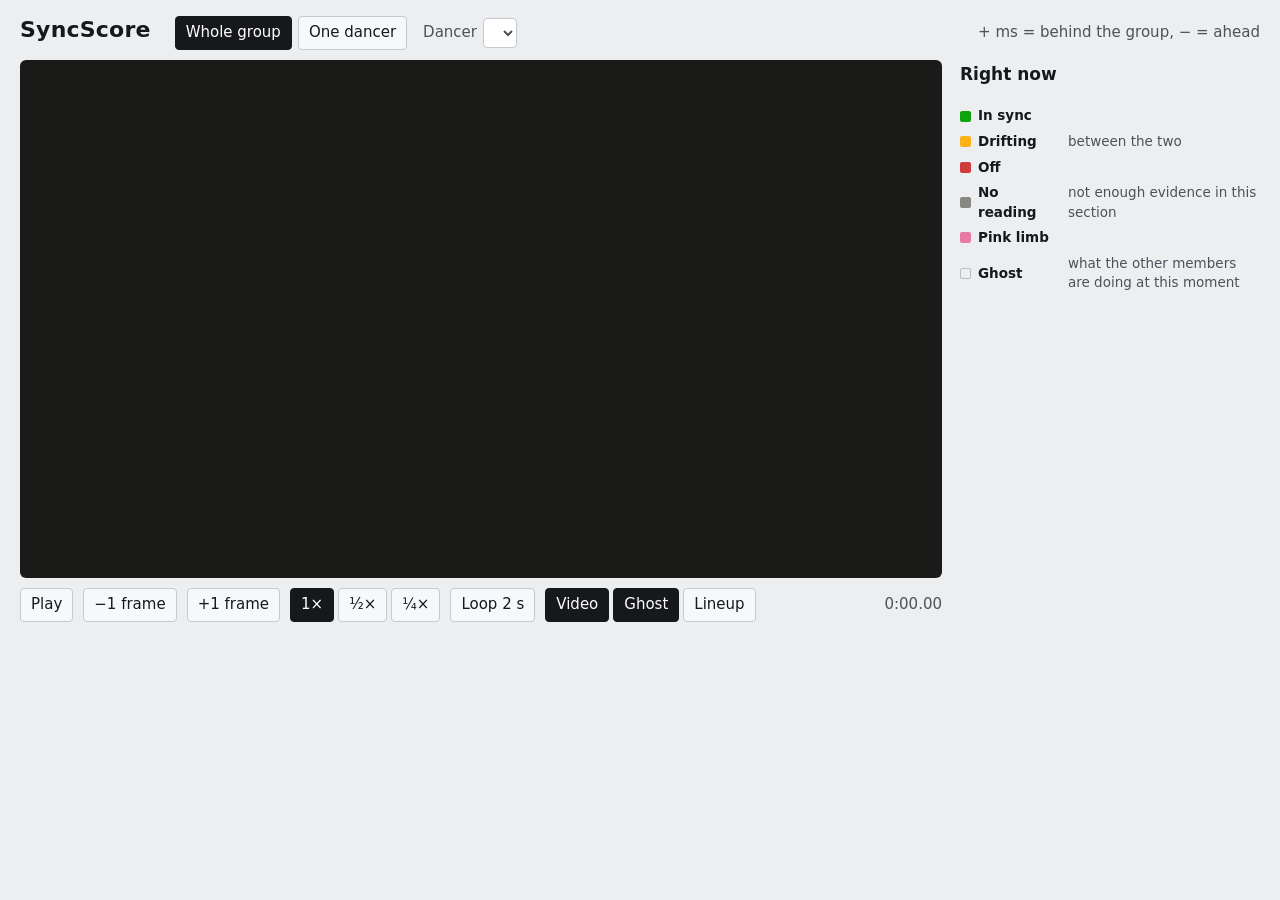
==== syncscore/viz/viewer/index.html @ c5a8b21c "feat(viewer): the page: group and dancer views, ghost, lineup, slow motion" ====
<!doctype html>
<html lang="en">
<head>
  <meta charset="utf-8">
  <meta name="viewport" content="width=device-width, initial-scale=1">
  <title>SyncScore viewer</title>
  <link rel="stylesheet" href="viewer.css">
</head>
<body>
  <header class="bar">
    <h1>SyncScore</h1>
    <div class="views" role="group" aria-label="View">
      <button id="view-group" type="button" aria-pressed="true">Whole group</button>
      <button id="view-dancer" type="button" aria-pressed="false">One dancer</button>
      <label class="member-pick">Dancer
        <select id="member"></select>
      </label>
    </div>
    <p class="sign">+ ms = behind the group, − = ahead</p>
  </header>

  <main class="layout">
    <section class="stage-wrap" aria-label="Video with skeletons">
      <div class="stage" id="stage">
        <video id="video" muted playsinline preload="auto"></video>
        <canvas id="canvas"></canvas>
        <p class="note" id="note" hidden></p>
      </div>
      <div class="controls" role="toolbar" aria-label="Playback">
        <button id="play" type="button">Play</button>
        <button id="back" type="button" aria-label="Back one frame">−1 frame</button>
        <button id="forward" type="button" aria-label="Forward one frame">+1 frame</button>
        <span class="speeds" role="group" aria-label="Speed">
          <button type="button" data-speed="1" aria-pressed="true">1×</button>
          <button type="button" data-speed="0.5" aria-pressed="false">½×</button>
          <button type="button" data-speed="0.25" aria-pressed="false">¼×</button>
        </span>
        <button id="loop" type="button" aria-pressed="false">Loop 2 s</button>
        <span class="toggles" role="group" aria-label="Show">
          <button id="show-video" type="button" aria-pressed="true">Video</button>
          <button id="show-ghost" type="button" aria-pressed="true">Ghost</button>
          <button id="show-lineup" type="button" aria-pressed="false">Lineup</button>
        </span>
        <output id="clock" class="clock">0:00.00</output>
      </div>
      <canvas id="lineup" class="lineup" hidden></canvas>
    </section>

    <aside class="side" aria-label="Details">
      <div id="side-group">
        <h2>Right now</h2>
        <ul id="now" class="now"></ul>
      </div>
      <div id="side-dancer" hidden>
        <h2 id="dancer-name"></h2>
        <p id="dancer-now" class="dancer-now"></p>
        <h3>Timing moments</h3>
        <ol id="timing-moments" class="moments"></ol>
        <h3>Pose moments</h3>
        <ol id="shape-moments" class="moments"></ol>
      </div>
      <dl class="legend">
        <div><dt><span class="chip" style="--c:#0ca30c"></span>In sync</dt><dd id="legend-in"></dd></div>
        <div><dt><span class="chip" style="--c:#fab219"></span>Drifting</dt><dd>between the two</dd></div>
        <div><dt><span class="chip" style="--c:#d03b3b"></span>Off</dt><dd id="legend-off"></dd></div>
        <div><dt><span class="chip" style="--c:#898781"></span>No reading</dt><dd>not enough evidence in this section</dd></div>
        <div><dt><span class="chip halo"></span>Pink limb</dt><dd id="legend-halo"></dd></div>
        <div><dt><span class="chip ghost"></span>Ghost</dt><dd>what the other members are doing at this moment</dd></div>
      </dl>
    </aside>

    <section class="timeline-wrap" aria-label="Timing by section">
      <div id="timeline" class="timeline"></div>
    </section>
  </main>

  <script src="viewer_data.js"></script>
  <script src="viewer_core.js"></script>
  <script src="viewer.js"></script>
</body>
</html>
---- syncscore/viz/viewer/viewer.css ----
/* SyncScore viewer. One quiet page around a dark stage; the timeline reads like spike tape on a
   practice-room floor. Status colours are reserved for status and always come with words. */
:root {
  --wall: #eceef0;
  --wall-2: #e0e3e7;
  --ink: #16181b;
  --ink-2: #4c525a;
  --muted: #8a9098;
  --stage: #1a1a19;
  --cue: #2a78d6;
  --good: #0ca30c;
  --warning: #fab219;
  --critical: #d03b3b;
  --none: #898781;
  --halo: #e87ba4;
  --font: "Bahnschrift", "DIN Alternate", "Segoe UI", system-ui, sans-serif;
}

* { box-sizing: border-box; }

body {
  margin: 0;
  background: var(--wall);
  color: var(--ink);
  font: 15px/1.45 var(--font);
  font-variant-numeric: tabular-nums;
}

button, select, output { font: inherit; color: inherit; }

button {
  border: 1px solid #c5cad1;
  background: #f7f8f9;
  border-radius: 4px;
  padding: 5px 10px;
  cursor: pointer;
}
button:hover { background: #fff; }
button[aria-pressed="true"] { background: var(--ink); border-color: var(--ink); color: #fff; }
button:focus-visible, select:focus-visible, .tape:focus-visible, .moments button:focus-visible {
  outline: 3px solid var(--cue);
  outline-offset: 2px;
}

.bar {
  display: flex;
  flex-wrap: wrap;
  align-items: baseline;
  gap: 12px 24px;
  padding: 14px 20px 10px;
}
.bar h1 { margin: 0; font-size: 22px; font-weight: 700; font-stretch: condensed; letter-spacing: 0.01em; }
.views { display: flex; align-items: center; gap: 6px; }
.member-pick { display: flex; align-items: center; gap: 6px; margin-left: 10px; color: var(--ink-2); }
.member-pick select { padding: 4px 6px; border: 1px solid #c5cad1; border-radius: 4px; background: #fff; }
.sign { margin: 0 0 0 auto; color: var(--ink-2); }

.layout {
  display: grid;
  grid-template-columns: minmax(0, 1fr) 300px;
  grid-template-areas: "stage side" "timeline timeline";
  gap: 14px 18px;
  padding: 0 20px 24px;
}
.stage-wrap { grid-area: stage; min-width: 0; }
.side { grid-area: side; }
.timeline-wrap { grid-area: timeline; }

.stage {
  position: relative;
  background: var(--stage);
  aspect-ratio: 16 / 9;
  border-radius: 6px;
  overflow: hidden;
}
/* The video is drawn onto the canvas, so dancer view can crop it; the element itself stays out of sight. */
.stage video { position: absolute; width: 1px; height: 1px; opacity: 0; pointer-events: none; }
.stage canvas { position: absolute; inset: 0; width: 100%; height: 100%; }
.note {
  position: absolute; left: 12px; bottom: 12px; margin: 0; max-width: calc(100% - 24px);
  padding: 6px 10px; border-radius: 4px; background: rgba(0, 0, 0, 0.65); color: #fff;
}

.controls { display: flex; flex-wrap: wrap; align-items: center; gap: 8px 10px; padding: 10px 0 0; }
.speeds, .toggles { display: inline-flex; gap: 4px; }
.clock { margin-left: auto; color: var(--ink-2); }

.lineup { display: block; width: 100%; height: 220px; margin-top: 10px; background: var(--stage); border-radius: 6px; }
[hidden] { display: none !important; }

.side h2 { margin: 2px 0 8px; font-size: 17px; font-weight: 600; }
.side h3 { margin: 16px 0 6px; font-size: 14px; font-weight: 600; color: var(--ink-2); }
.now { list-style: none; margin: 0; padding: 0; }
.now li { margin: 0; }
.now button {
  display: flex; width: 100%; justify-content: space-between; gap: 10px;
  border: 0; border-bottom: 1px solid var(--wall-2); border-radius: 0; background: none; padding: 6px 2px; text-align: left;
}
.now button:hover { background: #f6f7f8; }
.status { display: inline-flex; align-items: center; gap: 6px; color: var(--ink-2); }
.dancer-now { margin: 0; color: var(--ink-2); }
.moments { margin: 0; padding: 0; list-style: none; }
.moments li { margin: 0; }
.moments button {
  width: 100%; text-align: left; border: 0; border-bottom: 1px solid var(--wall-2); border-radius: 0; background: none; padding: 5px 2px;
}
.moments button:hover { background: #f6f7f8; }
.moments .empty { color: var(--muted); padding: 4px 2px; }
.moments small { display: block; color: var(--muted); }

.chip {
  display: inline-block; width: 11px; height: 11px; border-radius: 2px; background: var(--c, var(--none)); flex: none;
}
.chip.halo { background: var(--halo); }
.chip.ghost { background: transparent; border: 1.5px solid #b9bdc3; }

.legend { margin: 20px 0 0; display: grid; gap: 6px; font-size: 13.5px; }
.legend div { display: grid; grid-template-columns: 100px 1fr; gap: 8px; }
.legend dt { display: flex; align-items: center; gap: 7px; font-weight: 600; }
.legend dd { margin: 0; color: var(--ink-2); }

/* Spike tape: one row per member, one strip per section, cut with a small gap. */
.timeline { position: relative; display: grid; gap: 5px; padding-top: 4px; }
.row { display: grid; grid-template-columns: 46px 1fr; align-items: center; gap: 8px; }
.row .name { color: var(--ink-2); }
.track { position: relative; height: 18px; cursor: pointer; }
.tape {
  position: absolute; top: 0; bottom: 0; border: 0; padding: 0; border-radius: 2px;
  background: var(--c, var(--none));
}
.tape.none { background: repeating-linear-gradient(135deg, #cfd3d8 0 4px, #dfe2e6 4px 8px); }
.cursor { position: absolute; top: 0; bottom: 0; width: 2px; background: var(--cue); pointer-events: none; }
.selected .name { color: var(--ink); font-weight: 700; }

@media (max-width: 900px) {
  .layout { grid-template-columns: minmax(0, 1fr); grid-template-areas: "stage" "timeline" "side"; padding: 0 12px 20px; }
  .bar { padding: 12px; }
  .sign { margin-left: 0; }
}
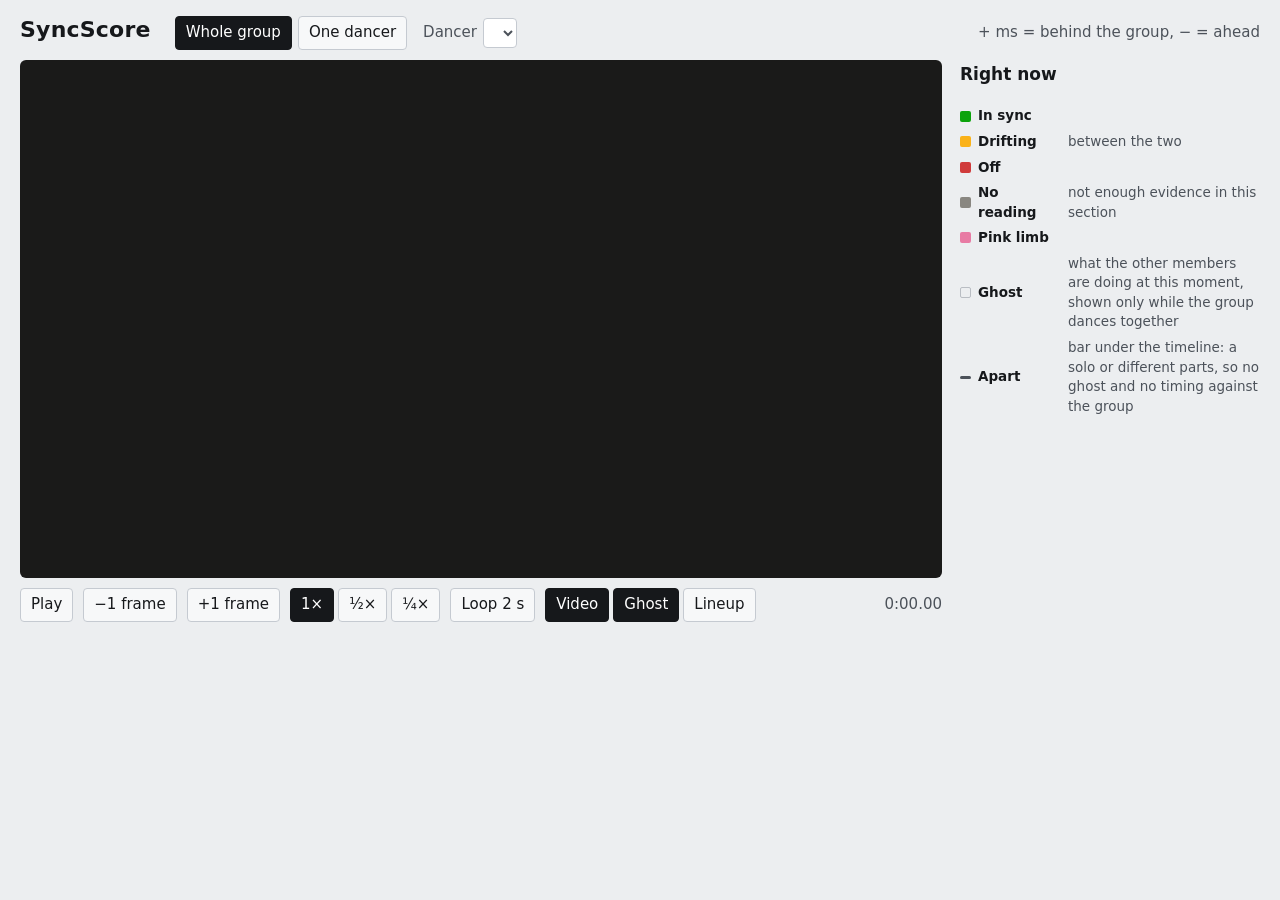
==== commit 8b6f22b0: "feat(viewer): ghost only while the group dances together" ====
--- a/syncscore/viz/viewer/index.html
+++ b/syncscore/viz/viewer/index.html
@@ -56,7 +56,8 @@
         <p id="dancer-now" class="dancer-now"></p>
         <h3>Timing moments</h3>
         <ol id="timing-moments" class="moments"></ol>
-        <h3>Pose moments</h3>
+        <h3>Held pose differences</h3>
+        <p class="hint">A bone held at least as far from the group as the pink-limb rule for half a second. It could be technique, style or a different part of the choreography.</p>
         <ol id="shape-moments" class="moments"></ol>
       </div>
       <dl class="legend">
@@ -65,7 +66,8 @@
         <div><dt><span class="chip" style="--c:#d03b3b"></span>Off</dt><dd id="legend-off"></dd></div>
         <div><dt><span class="chip" style="--c:#898781"></span>No reading</dt><dd>not enough evidence in this section</dd></div>
         <div><dt><span class="chip halo"></span>Pink limb</dt><dd id="legend-halo"></dd></div>
-        <div><dt><span class="chip ghost"></span>Ghost</dt><dd>what the other members are doing at this moment</dd></div>
+        <div><dt><span class="chip ghost"></span>Ghost</dt><dd>what the other members are doing at this moment, shown only while the group dances together</dd></div>
+        <div><dt><span class="chip apart-chip"></span>Apart</dt><dd>bar under the timeline: a solo or different parts, so no ghost and no timing against the group</dd></div>
       </dl>
     </aside>
 
--- a/syncscore/viz/viewer/viewer.css
+++ b/syncscore/viz/viewer/viewer.css
@@ -107,6 +107,7 @@
 .moments button:hover { background: #f6f7f8; }
 .moments .empty { color: var(--muted); padding: 4px 2px; }
 .moments small { display: block; color: var(--muted); }
+.hint { margin: 0 0 6px; color: var(--muted); font-size: 13px; }
 
 .chip {
   display: inline-block; width: 11px; height: 11px; border-radius: 2px; background: var(--c, var(--none)); flex: none;
@@ -129,6 +130,8 @@
   background: var(--c, var(--none));
 }
 .tape.none { background: repeating-linear-gradient(135deg, #cfd3d8 0 4px, #dfe2e6 4px 8px); }
+.apart { position: absolute; bottom: -5px; height: 3px; background: var(--ink-2); border-radius: 1px; pointer-events: auto; }
+.chip.apart-chip { height: 3px; background: var(--ink-2); }
 .cursor { position: absolute; top: 0; bottom: 0; width: 2px; background: var(--cue); pointer-events: none; }
 .selected .name { color: var(--ink); font-weight: 700; }
 
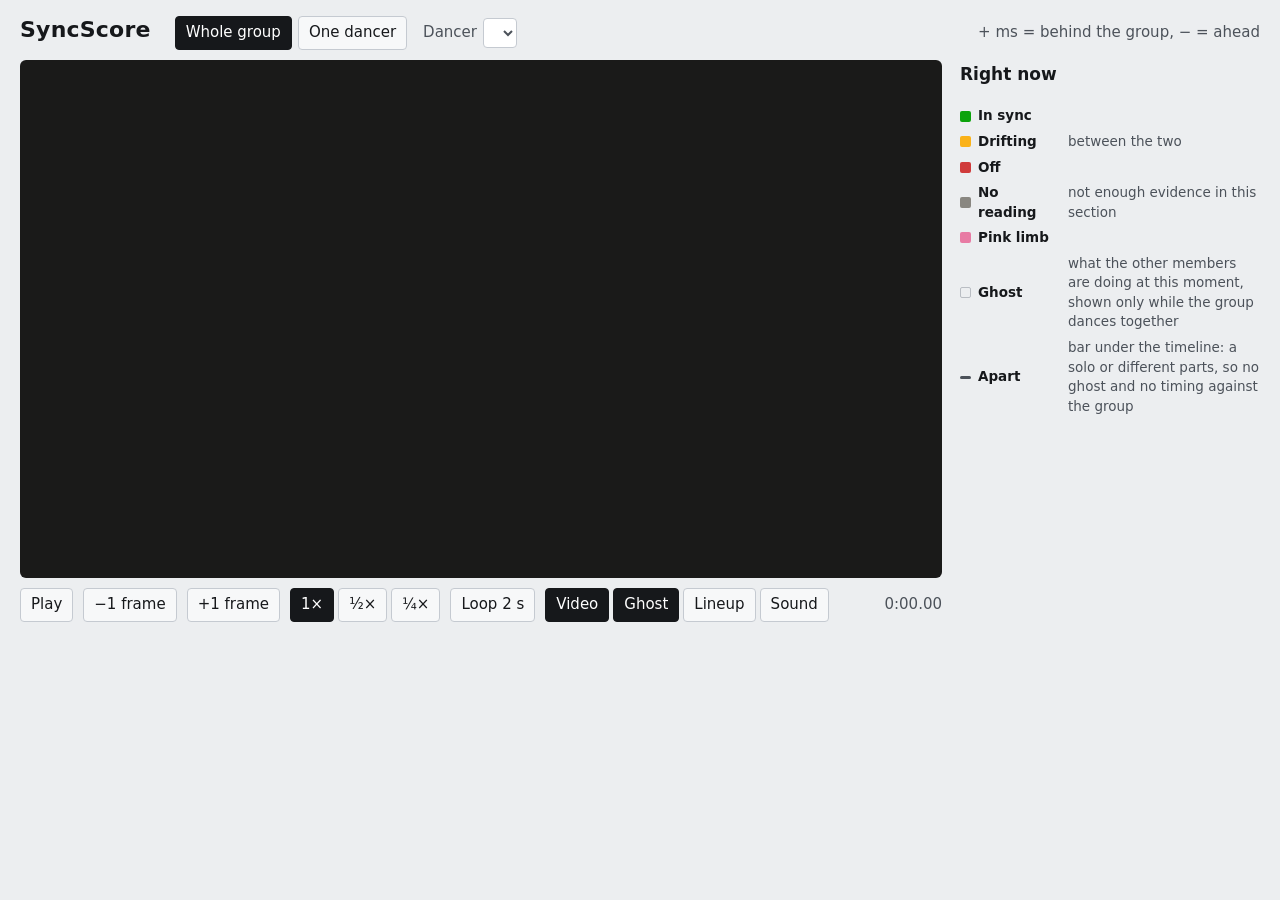
==== commit 0bdc9a00: "feat(viewer): the beat lane, a beat pulse, sound, and landings against the beat" ====
--- a/syncscore/viz/viewer/index.html
+++ b/syncscore/viz/viewer/index.html
@@ -40,9 +40,12 @@
           <button id="show-video" type="button" aria-pressed="true">Video</button>
           <button id="show-ghost" type="button" aria-pressed="true">Ghost</button>
           <button id="show-lineup" type="button" aria-pressed="false">Lineup</button>
+          <button id="sound" type="button" aria-pressed="false">Sound</button>
         </span>
         <output id="clock" class="clock">0:00.00</output>
       </div>
+      <canvas id="beat-lane" class="beat-lane" hidden aria-label="Beat lane: beats and each dancer's clean landings around now"></canvas>
+      <p id="beat-note" class="hint beat-note"></p>
       <canvas id="lineup" class="lineup" hidden></canvas>
     </section>
 
@@ -59,6 +62,9 @@
         <h3>Held pose differences</h3>
         <p class="hint">A bone held at least as far from the group as the pink-limb rule for half a second. It could be technique, style or a different part of the choreography.</p>
         <ol id="shape-moments" class="moments"></ol>
+        <h3>Clean landings against the beat</h3>
+        <p id="landing-summary" class="hint"></p>
+        <ol id="landing-list" class="moments"></ol>
       </div>
       <dl class="legend">
         <div><dt><span class="chip" style="--c:#0ca30c"></span>In sync</dt><dd id="legend-in"></dd></div>
--- a/syncscore/viz/viewer/viewer.css
+++ b/syncscore/viz/viewer/viewer.css
@@ -85,6 +85,8 @@
 .speeds, .toggles { display: inline-flex; gap: 4px; }
 .clock { margin-left: auto; color: var(--ink-2); }
 
+.beat-lane { display: block; width: 100%; margin-top: 10px; background: var(--stage); border-radius: 6px; }
+.beat-note { margin: 6px 0 0; }
 .lineup { display: block; width: 100%; height: 220px; margin-top: 10px; background: var(--stage); border-radius: 6px; }
 [hidden] { display: none !important; }
 
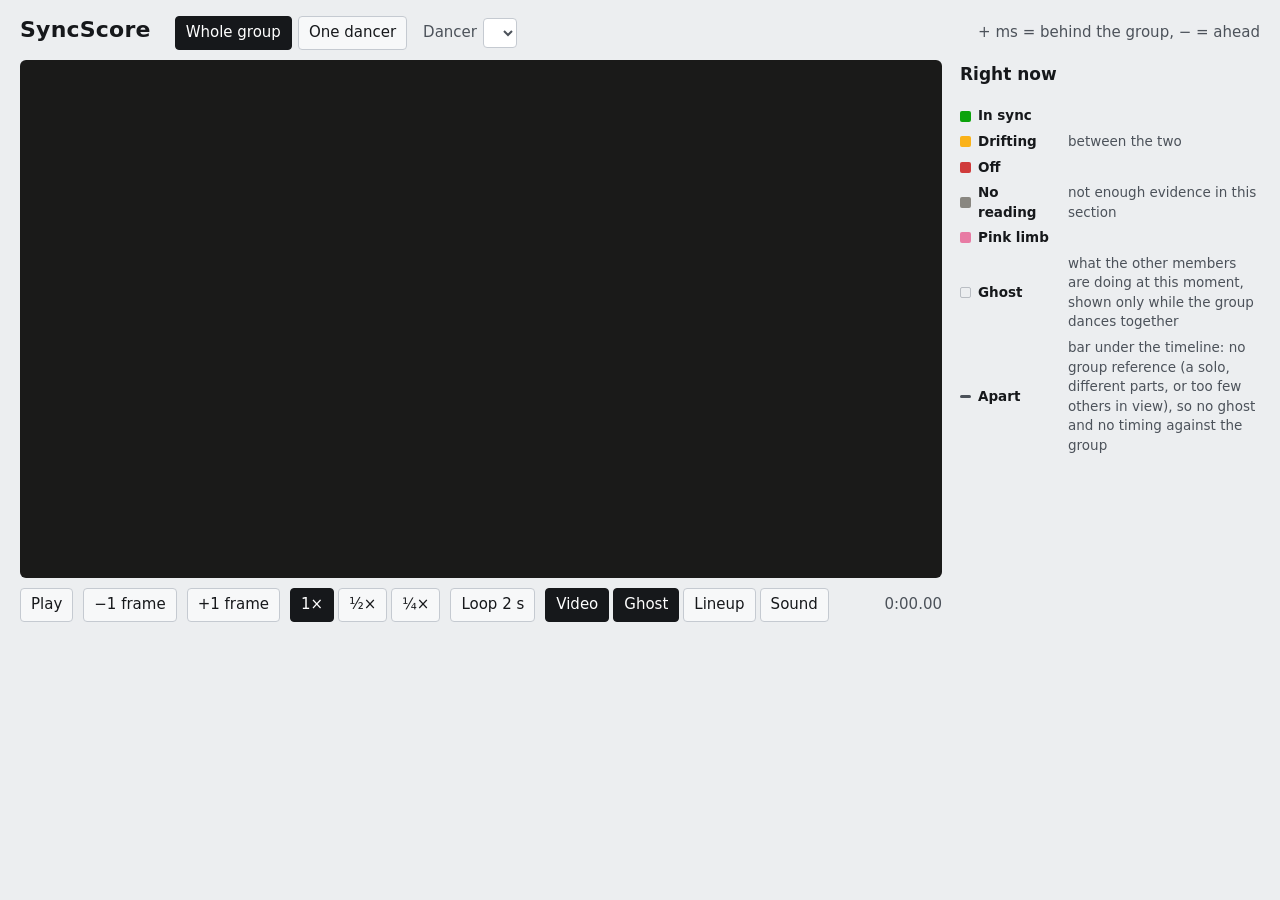
==== commit 136c1769: "fix: review fixes for the beat and dancing together - Pose differences are listed only where the mem" ====
--- a/syncscore/viz/viewer/index.html
+++ b/syncscore/viz/viewer/index.html
@@ -73,7 +73,7 @@
         <div><dt><span class="chip" style="--c:#898781"></span>No reading</dt><dd>not enough evidence in this section</dd></div>
         <div><dt><span class="chip halo"></span>Pink limb</dt><dd id="legend-halo"></dd></div>
         <div><dt><span class="chip ghost"></span>Ghost</dt><dd>what the other members are doing at this moment, shown only while the group dances together</dd></div>
-        <div><dt><span class="chip apart-chip"></span>Apart</dt><dd>bar under the timeline: a solo or different parts, so no ghost and no timing against the group</dd></div>
+        <div><dt><span class="chip apart-chip"></span>Apart</dt><dd>bar under the timeline: no group reference (a solo, different parts, or too few others in view), so no ghost and no timing against the group</dd></div>
       </dl>
     </aside>
 
